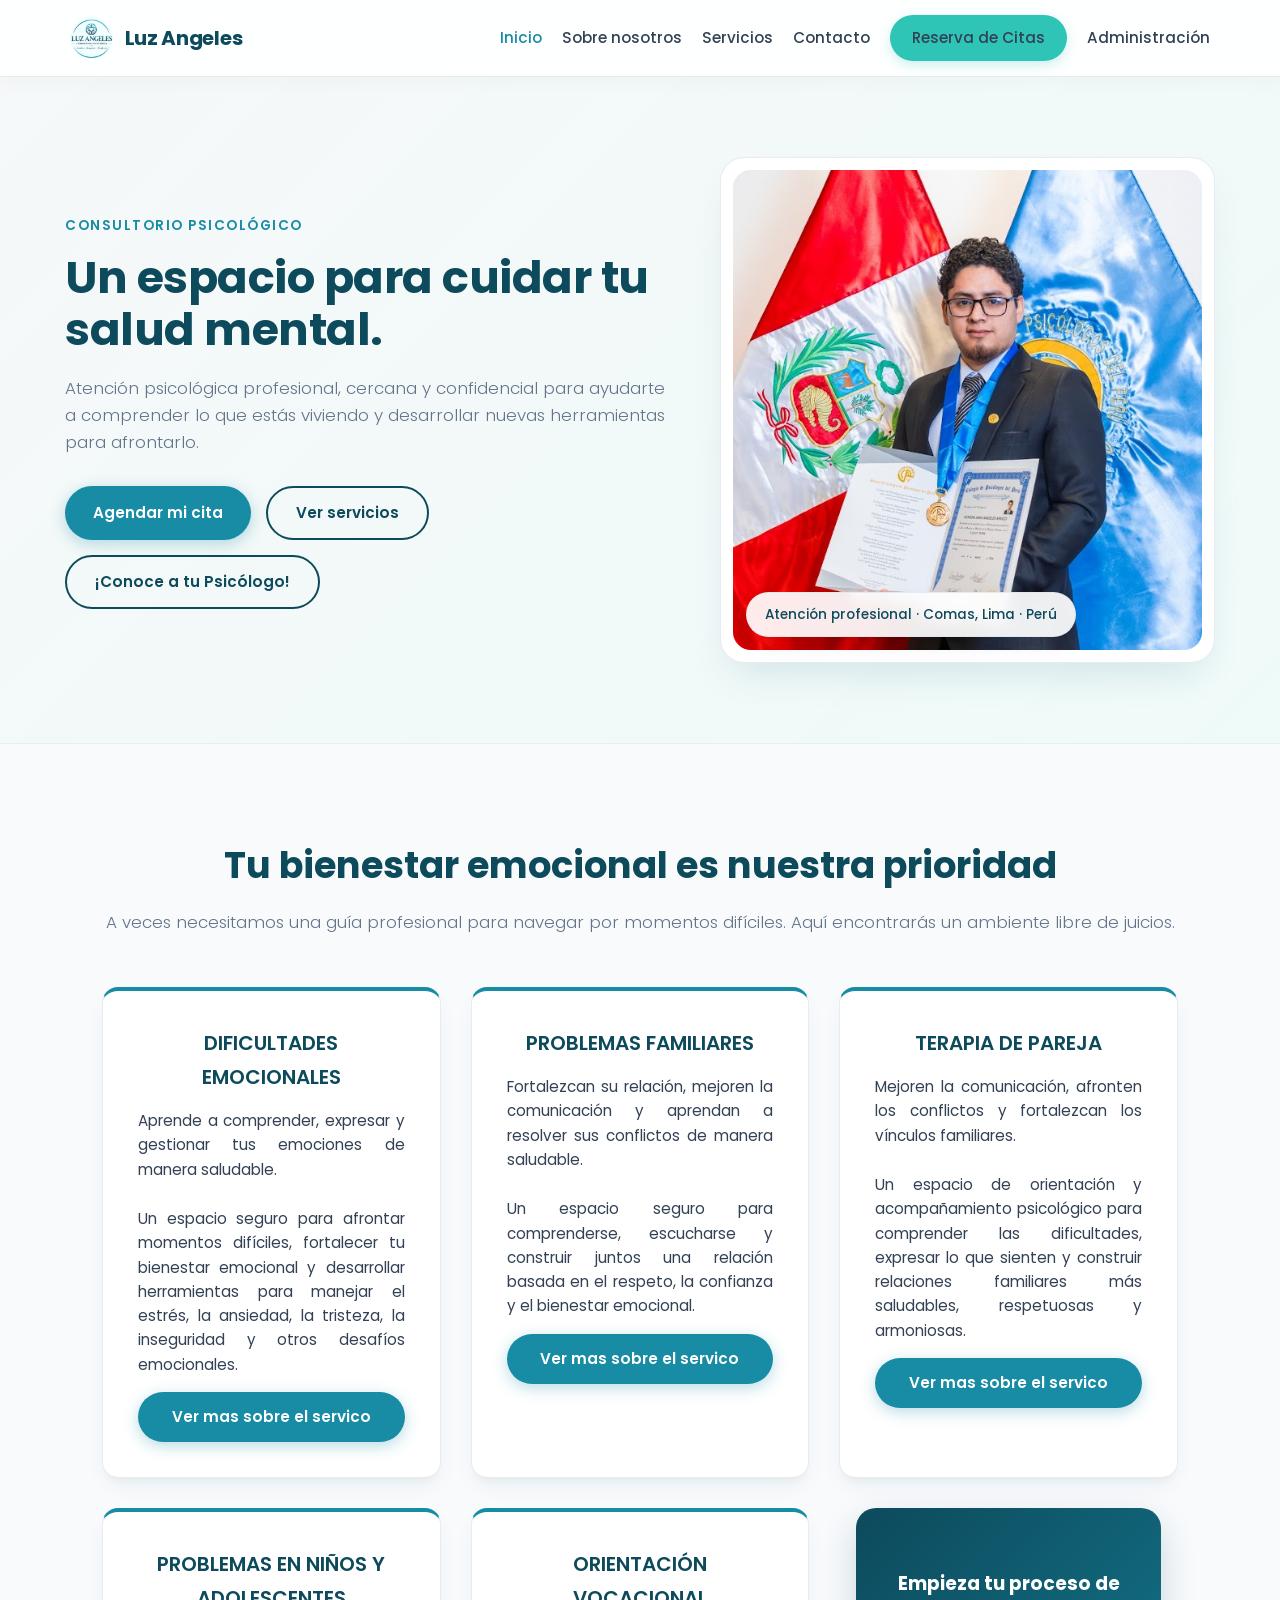
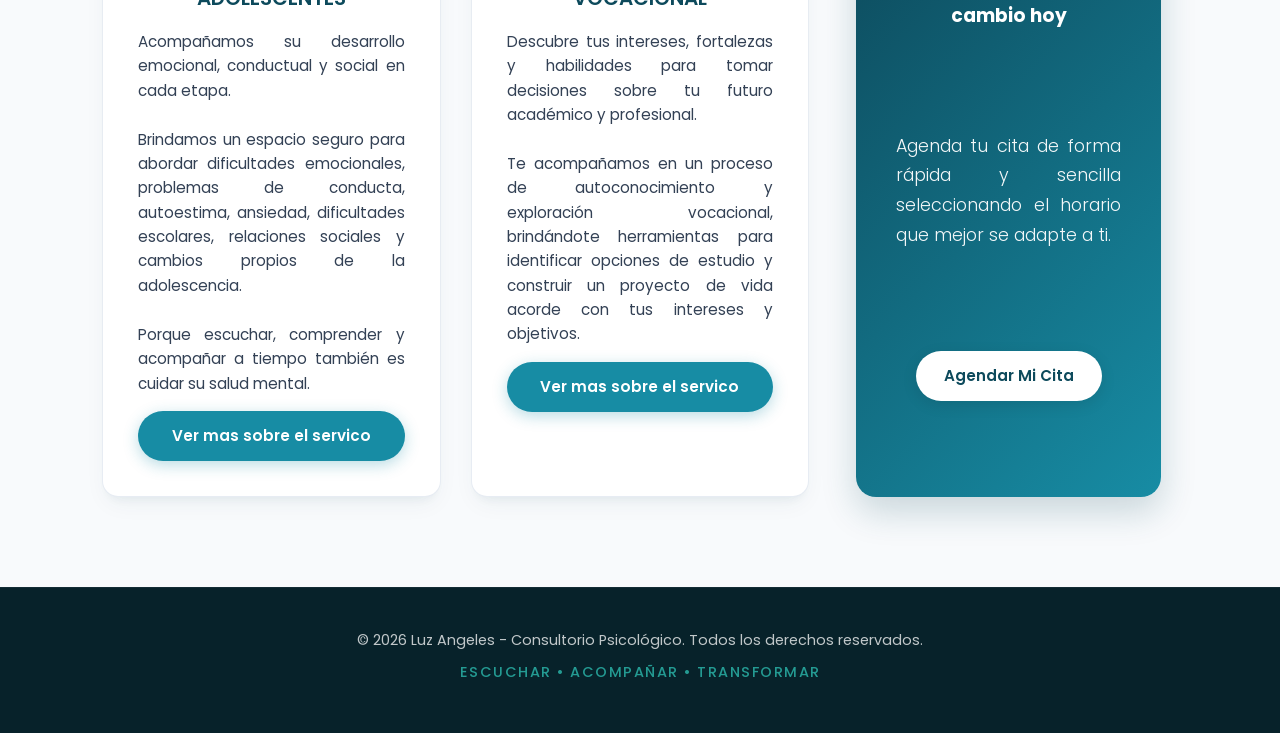
==== index.html @ a9df7240 "Add files via upload" ====
<!DOCTYPE html>
<html lang="es">
<head>
    <meta charset="UTF-8">
    <meta name="viewport" content="width=device-width, initial-scale=1.0">
    <title>Luz Angeles | Consultorio Psicológico</title>
    <!-- Enlaces directos a los archivos CSS en la raíz -->
    <link rel="stylesheet" href="estilos.css">
    <link rel="stylesheet" href="reserva.css">
    <!-- Fuente de Google Fonts para un diseño moderno -->
    <link href="https://fonts.googleapis.com/css2?family=Poppins:wght@300;400;500;600;700&display=swap" rel="stylesheet">
    <link rel="stylesheet" href="https://cdnjs.cloudflare.com/ajax/libs/font-awesome/6.4.0/css/all.min.css">
</head>
<body>

    <!-- BARRA DE NAVEGACIÓN -->
    <header class="header">
        <div class="nav-container">
            <a href="index.html" class="logo-container">
                <img src="perfil.jpg.png" alt="Logo Luz Angeles" class="logo-img">
                <span class="logo-text">Luz Angeles</span>
            </a>
            <nav class="nav-menu" id="navMenu">
                <a href="index.html" class="active">Inicio</a>
                <a href="sobre-nosotros.html">Sobre nosotros</a>
                <a href="servicios.html">Servicios</a>
                <a href="contacto.html">Contacto</a>
                <a href="reservar.html" class="btn-reserva-nav">Reserva de Citas</a>
                <a href="login.html">Administración</a>
            </nav>
            <div class="menu-toggle" id="menuToggle">
                <span></span>
                <span></span>
                <span></span>
            </div>
        </div>
    </header>

    <!-- SECCIÓN HERO (PRINCIPAL) -->
    <section class="hero">
        <div class="hero-container">
            <div class="hero-content">
                <span class="hero-subtitle">Consultorio Psicológico</span>
                <h1>Un espacio para cuidar tu salud mental.</h1>
                <p class="hero-description">Atención psicológica profesional, cercana y confidencial para ayudarte a comprender lo que estás viviendo y desarrollar nuevas herramientas para afrontarlo.</p>
                <div class="hero-buttons">
                    <a href="reservar.html" class="btn-primary">Agendar mi cita</a>
                    <a href="servicios.html" class="btn-secondary">Ver servicios</a>
                    <a href="sobre-psicologo.html" class="btn-secondary">¡Conoce a tu Psicólogo!</a>
                </div>
            </div>
            <div class="hero-image-wrapper">
                <div class="hero-card-img">
                    <img src="foto-profesional.png" alt="Atención profesional Luz Angeles">
                    <div class="hero-badge-floating">
                        Atención profesional &middot; Comas, Lima &middot; Perú
                    </div>
                </div>
            </div>
        </div>
    </section>

    <!-- SECCIÓN DE PRESENTACIÓN / FILOSOFÍA -->
    <section class="about-preview">
        <div class="container">
            <h2>Tu bienestar emocional es nuestra prioridad</h2>
            <p class="subtitle">A veces necesitamos una guía profesional para navegar por momentos difíciles. Aquí encontrarás un ambiente libre de juicios.</p>
            
            <div class="cards-grid">
                
                <!-- Tarjeta 1 -->
                <div class="card" style="text-align: left;">
                    <h3 style="text-align: center; color: var(--primary-color);">DIFICULTADES EMOCIONALES</h3>
                    <p style="text-align: justify; margin-bottom: 25px; color: var(--text-color);">Aprende a comprender, expresar y gestionar tus emociones de manera saludable.</p>
                    <p style="text-align: justify; margin: 15px 0; color: var(--text-color);">Un espacio seguro para afrontar momentos difíciles, fortalecer tu bienestar emocional y desarrollar herramientas para manejar el estrés, la ansiedad, la tristeza, la inseguridad y otros desafíos emocionales.</p>
                    <a href="servicios.html" class="btn-primary" style="display: block; text-align: center;">Ver mas sobre el servico</a>
                </div>

                <!-- Tarjeta 2 -->
                <div class="card" style="text-align: left;">
                    <h3 style="text-align: center; color: var(--primary-color);">PROBLEMAS FAMILIARES</h3>
                    <p style="text-align: justify; margin-bottom: 25px; color: var(--text-color);">Fortalezcan su relación, mejoren la comunicación y aprendan a resolver sus conflictos de manera saludable.</p>
                    <p style="text-align: justify; margin: 15px 0; color: var(--text-color);">Un espacio seguro para comprenderse, escucharse y construir juntos una relación basada en el respeto, la confianza y el bienestar emocional.</p>
                    <a href="servicios.html" class="btn-primary" style="display: block; text-align: center;">Ver mas sobre el servico</a>
                </div>

                <!-- Tarjeta 3 -->
                <div class="card" style="text-align: left;">
                    <h3 style="text-align: center; color: var(--primary-color);">TERAPIA DE PAREJA</h3>
                    <p style="text-align: justify; margin-bottom: 25px; color: var(--text-color);">Mejoren la comunicación, afronten los conflictos y fortalezcan los vínculos familiares.</p>
                    <p style="text-align: justify; margin: 15px 0; color: var(--text-color);">Un espacio de orientación y acompañamiento psicológico para comprender las dificultades, expresar lo que sienten y construir relaciones familiares más saludables, respetuosas y armoniosas.</p>
                    <a href="servicios.html" class="btn-primary" style="display: block; text-align: center;">Ver mas sobre el servico</a>
                </div>

                <!-- Tarjeta 4 -->
                <div class="card" style="text-align: left;">
                    <h3 style="text-align: center; color: var(--primary-color);">PROBLEMAS EN NIÑOS Y ADOLESCENTES</h3>
                    <p style="text-align: justify; margin-bottom: 25px; color: var(--text-color);">Acompañamos su desarrollo emocional, conductual y social en cada etapa.</p>
                    <p style="text-align: justify; margin-bottom: 25px; color: var(--text-color);">Brindamos un espacio seguro para abordar dificultades emocionales, problemas de conducta, autoestima, ansiedad, dificultades escolares, relaciones sociales y cambios propios de la adolescencia.</p>
                    <p style="text-align: justify; margin: 15px 0; color: var(--text-color);">Porque escuchar, comprender y acompañar a tiempo también es cuidar su salud mental.</p>
                    <a href="servicios.html" class="btn-primary" style="display: block; text-align: center;">Ver mas sobre el servico</a>
                </div>

                <!-- Tarjeta 5 -->
                <div class="card" style="text-align: left;">
                    <h3 style="text-align: center; color: var(--primary-color);">ORIENTACIÓN VOCACIONAL</h3>
                    <p style="text-align: justify; margin-bottom: 25px; color: var(--text-color);">Descubre tus intereses, fortalezas y habilidades para tomar decisiones sobre tu futuro académico y profesional.</p>
                    <p style="text-align: justify; margin: 15px 0; color: var(--text-color);">Te acompañamos en un proceso de autoconocimiento y exploración vocacional, brindándote herramientas para identificar opciones de estudio y construir un proyecto de vida acorde con tus intereses y objetivos.</p>
                    <a href="servicios.html" class="btn-primary" style="display: block; text-align: center;">Ver mas sobre el servico</a>
                </div>

                <!-- Bloque CTA final -->
                <div class="container cta-box">
                    <h3 style="text-align: center;">Empieza tu proceso de cambio hoy</h3>
                    <p style="text-align: justify; margin: 100px 0;">Agenda tu cita de forma rápida y sencilla seleccionando el horario que mejor se adapte a ti.</p>
                    <a href="reservar.html" class="btn-primary">Agendar Mi Cita</a>
                </div>

            </div>
        </div>
    </section>

    <!-- PIE DE PÁGINA -->
    <footer class="footer">
        <div class="container footer-content">
            <p>&copy; 2026 Luz Angeles - Consultorio Psicológico. Todos los derechos reservados.</p>
            <p class="footer-slogan">Escuchar • Acompañar • Transformar</p>
        </div>
    </footer>

    <!-- Archivos JavaScript en la raíz -->
    <script src="main.js"></script>
    <script src="reserva.js"></script>
    <script src="chatbot.js"></script>
</body>
</html>
---- estilos.css ----
/* ==========================================
   VARIABLES Y CONFIGURACIÓN GENERAL
========================================== */
:root {
    --primary-color: #0d4a5c;      /* Azul oscuro principal */
    --secondary-color: #178ca4;    /* Turquesa medio */
    --accent-color: #2ec4b6;       /* Turquesa brillante / acento */
    --light-bg: #f8fafc;           /* Fondo muy suave, limpio y moderno */
    --card-bg: #ffffff;            /* Fondo de tarjetas puro */
    --text-color: #334155;         /* Texto general optimizado para lectura */
    --white: #ffffff;
    --transition: all 0.3s cubic-bezier(0.4, 0, 0.2, 1);
    --shadow-soft: 0 10px 25px -5px rgba(13, 74, 92, 0.06), 0 8px 10px -6px rgba(13, 74, 92, 0.06);
}

* {
    margin: 0;
    padding: 0;
    box-sizing: border-box;
}

body {
    font-family: 'Poppins', sans-serif;
    color: var(--text-color);
    background-color: var(--light-bg);
    line-height: 1.7;
    overflow-x: hidden;
}

.container {
    width: 90%;
    max-width: 1150px;
    margin: 0 auto;
    padding: 0 20px;
}

/* ==========================================
   BOTONES
========================================== */
.btn-primary, .btn-secondary, .btn-reserva-nav {
    display: inline-flex;
    align-items: center;
    justify-content: center;
    gap: 8px;
    padding: 12px 28px;
    border-radius: 50px; /* Botones tipo píldora, súper modernos */
    font-weight: 600;
    text-decoration: none;
    transition: var(--transition);
    cursor: pointer;
    text-align: center;
    font-size: 0.95rem;
}

.btn-primary {
    background-color: var(--secondary-color);
    color: var(--white);
    box-shadow: 0 4px 15px rgba(23, 140, 164, 0.3);
}

.btn-primary:hover {
    background-color: var(--primary-color);
    transform: translateY(-3px);
    box-shadow: 0 6px 20px rgba(13, 74, 92, 0.25);
}

.btn-secondary {
    background-color: transparent;
    color: var(--primary-color);
    border: 2px solid var(--primary-color);
}

.btn-secondary:hover {
    background-color: var(--primary-color);
    color: var(--white);
    transform: translateY(-3px);
}

/* ==========================================
   NAVEGACIÓN (HEADER)
========================================== */
.header {
    background: rgba(255, 255, 255, 0.85);
    backdrop-filter: blur(12px); /* Efecto vidrio esmerilado moderno */
    box-shadow: 0 4px 20px rgba(0,0,0,0.03);
    position: sticky;
    top: 0;
    z-index: 1000;
    border-bottom: 1px solid rgba(226, 232, 240, 0.8);
}

.nav-container {
    display: flex;
    justify-content: space-between;
    align-items: center;
    max-width: 1200px;
    margin: 0 auto;
    padding: 15px 30px; /* Un poco más de espacio a los lados */
}

.logo-container {
    display: flex;
    align-items: center;
    text-decoration: none;
}

.logo-img {
    height: 42px;
    width: auto;
    margin-right: 12px;
    border-radius: 50%;
}

.logo-text {
    font-size: 1.25rem;
    font-weight: 700;
    color: var(--primary-color);
    letter-spacing: -0.3px;
}

.nav-menu {
    display: flex;
    align-items: center;
    gap: 20px; /* Espaciado equilibrado entre enlaces */
}

.nav-menu a {
    text-decoration: none;
    color: var(--text-color);
    font-weight: 500;
    font-size: 0.95rem;
    transition: var(--transition);
}

.nav-menu a:hover, .nav-menu a.active {
    color: var(--secondary-color);
}

.btn-reserva-nav {
    background-color: var(--accent-color);
    color: var(--white);
    padding: 10px 22px;
    font-size: 0.9rem;
    box-shadow: 0 4px 12px rgba(46, 196, 182, 0.25);
}

.btn-reserva-nav:hover {
    background-color: var(--secondary-color);
    color: var(--white);
    transform: translateY(-2px);
}

.menu-toggle {
    display: none;
    flex-direction: column;
    cursor: pointer;
    gap: 5px;
}

.menu-toggle span {
    width: 25px;
    height: 3px;
    background-color: var(--primary-color);
    border-radius: 3px;
    transition: var(--transition);
}

/* ==========================================
   SECCIÓN HERO (PRINCIPAL) - NUEVO FORMATO 2 COLUMNAS
========================================== */
.hero {
    background: linear-gradient(135deg, rgba(13, 74, 92, 0.04) 0%, rgba(46, 196, 182, 0.08) 100%), var(--white);
    padding: 80px 20px;
    border-bottom: 1px solid rgba(226, 232, 240, 0.6);
}

.hero-container {
    max-width: 1150px;
    margin: 0 auto;
    display: grid;
    grid-template-columns: 1.1fr 0.9fr;
    gap: 50px;
    align-items: center;
}

.hero-content {
    text-align: left;
}

.hero-subtitle {
    display: inline-block;
    font-size: 0.85rem;
    color: var(--secondary-color);
    font-weight: 600;
    margin-bottom: 15px;
    letter-spacing: 1.5px;
    text-transform: uppercase;
}

.hero h1 {
    font-size: 2.8rem;
    color: var(--primary-color);
    margin-bottom: 20px;
    font-weight: 700;
    letter-spacing: -0.5px;
    line-height: 1.15;
}

.hero-description {
    font-size: 1.05rem;
    color: #64748b;
    margin-bottom: 30px;
    font-weight: 300;
    line-height: 1.6;
}

.hero-buttons {
    display: flex;
    gap: 15px;
    flex-wrap: wrap;
}

/* Tarjeta de imagen a la derecha con efecto flotante */
.hero-image-wrapper {
    position: relative;
    width: 100%;
}

.hero-card-img {
    background: var(--white);
    padding: 12px;
    border-radius: 24px;
    box-shadow: 0 20px 40px -15px rgba(13, 74, 92, 0.15);
    border: 1px solid rgba(226, 232, 240, 0.8);
    position: relative;
}

.hero-card-img img {
    width: 100%;
    height: auto;
    border-radius: 18px;
    display: block;
    object-fit: cover;
    max-height: 480px;
}

.hero-badge-floating {
    position: absolute;
    bottom: 25px;
    left: 25px;
    background: rgba(255, 255, 255, 0.92);
    backdrop-filter: blur(8px);
    padding: 10px 18px;
    border-radius: 50px;
    font-size: 0.85rem;
    color: var(--primary-color);
    font-weight: 500;
    box-shadow: 0 8px 20px rgba(0,0,0,0.08);
    border: 1px solid rgba(226, 232, 240, 0.9);
}

/* Ajuste responsive para la sección Hero en celulares */
@media (max-width: 900px) {
    .hero-container {
        grid-template-columns: 1fr;
        text-align: center;
        gap: 40px;
    }
    .hero-content {
        text-align: center;
    }
    .hero-buttons {
        justify-content: center;
    }
    .hero h1 {
        font-size: 2.2rem;
    }
}
/* ==========================================
   SECCIÓN DE PRESENTACIÓN / TARJETAS
========================================== */
.about-preview {
    padding: 90px 20px;
    background-color: var(--light-bg);
    text-align: center;
}

.about-preview h2 {
    font-size: 2.3rem;
    color: var(--primary-color);
    margin-bottom: 12px;
    font-weight: 700;
}

.subtitle {
    color: #64748b;
    margin-bottom: 50px;
    font-size: 1.05rem;
    font-weight: 300;
}

.cards-grid {
    display: grid;
    grid-template-columns: repeat(auto-fit, minmax(320px, 1fr));
    gap: 30px;
    max-width: 1150px;
    margin: 0 auto;
}

.card {
    background-color: var(--card-bg);
    padding: 35px;
    border-radius: 16px;
    box-shadow: var(--shadow-soft);
    transition: var(--transition);
    border: 1px solid rgba(226, 232, 240, 0.8);
    border-top: 4px solid var(--secondary-color);
    text-align: left;
}

.card:hover {
    transform: translateY(-4px);
    box-shadow: 0 15px 35px rgba(0, 0, 0, 0.1);
    border-color: transparent;
}

.card h3 {
    color: var(--primary-color);
    font-size: 1.25rem;
    margin-bottom: 15px;
    font-weight: 600;
}

.card p {
    color: #64748b;
    font-size: 0.95rem;
    line-height: 1.6;
}

/* ==========================================
   SECCIÓN CTA (LLAMADA A LA ACCIÓN)
========================================== */
.cta-section {
    padding: 70px 20px;
    background-color: var(--light-bg);
    text-align: center;
}

.cta-box {
    background: linear-gradient(135deg, var(--primary-color), var(--secondary-color));
    color: var(--white);
    padding: 60px 40px;
    border-radius: 20px;
    box-shadow: 0 15px 35px rgba(13, 74, 92, 0.2);
    max-width: 1150px;
    margin: 0 auto;
}

.cta-box h2 {
    font-size: 2.2rem;
    margin-bottom: 15px;
    font-weight: 700;
}

.cta-box p {
    margin-bottom: 30px;
    font-size: 1.1rem;
    opacity: 0.95;
    font-weight: 300;
}

.cta-box .btn-primary {
    background-color: var(--white);
    color: var(--primary-color);
    box-shadow: 0 4px 15px rgba(0,0,0,0.1);
}

.cta-box .btn-primary:hover {
    background-color: #f1f5f9;
    color: var(--secondary-color);
    transform: translateY(-3px);
}

/* ==========================================
   PIE DE PÁGINA (FOOTER)
========================================== */
.footer {
    background-color: #07222a;
    color: var(--white);
    text-align: center;
    padding: 40px 20px;
    border-top: 1px solid rgba(255, 255, 255, 0.05);
}

.footer-content p {
    font-size: 0.9rem;
    opacity: 0.75;
    margin-bottom: 8px;
}

.footer-slogan {
    font-size: 0.85rem;
    color: var(--accent-color);
    letter-spacing: 1.5px;
    text-transform: uppercase;
    font-weight: 500;
}

/* ==========================================
   NAVEGACIÓN (ENLACES GENERALES)
========================================== */
.nav-menu a {
    text-decoration: none;
    color: var(--text-color);
    font-weight: 500;
    font-size: 0.95rem;
    transition: var(--transition);
    white-space: nowrap; /* Evita que las palabras se corten */
}

.nav-menu a:hover, .nav-menu a.active {
    color: var(--secondary-color);
}

/* ==========================================
   DISEÑO RESPONSIVE (MÓVILES)
========================================== */
@media (max-width: 768px) {
    .nav-menu {
        display: none;
        flex-direction: column;
        position: absolute;
        top: 100%;
        left: 0;
        width: 100%;
        background-color: rgba(255, 255, 255, 0.98);
        backdrop-filter: blur(10px);
        padding: 25px;
        box-shadow: 0 10px 25px rgba(0,0,0,0.1);
        text-align: center;
        gap: 15px;
    }

    .nav-menu.active {
        display: flex;
    }

    .menu-toggle {
        display: flex;
    }

    .hero {
        padding: 60px 20px;
    }

    .hero h1 {
        font-size: 2.1rem;
    }

    .cta-box {
        padding: 40px 20px;
    }

    .cta-box h2 {
        font-size: 1.7rem;
    }
}
/* ==========================================
   ESTILOS PARA LA SECCIÓN DOBLE (PSICÓLOGO Y CONSULTORIO)
========================================== */
.about-dual-section {
    padding: 80px 20px;
    background-color: var(--light-bg);
}

.about-dual-grid {
    display: grid;
    grid-template-columns: repeat(auto-fit, minmax(320px, 1fr));
    gap: 40px;
    max-width: 1100px;
    margin: 0 auto;
}

.dual-card {
    background: var(--white);
    padding: 40px 30px;
    border-radius: 12px;
    box-shadow: 0 10px 30px rgba(0, 0, 0, 0.05);
    border-top: 5px solid var(--primary-color);
    text-align: left;
    transition: transform 0.3s ease, box-shadow 0.3s ease;
}

.dual-card:hover {
    transform: translateY(-5px);
    box-shadow: 0 15px 35px rgba(0, 0, 0, 0.08);
}

.dual-card-icon {
    font-size: 2.2rem;
    color: var(--primary-color);
    margin-bottom: 20px;
}

.dual-title {
    font-size: 1.3rem;
    font-weight: 700;
    color: var(--primary-color);
    margin-bottom: 20px;
    letter-spacing: 0.5px;
}

.dual-content p {
    font-size: 0.95rem;
    line-height: 1.7;
    color: var(--text-color);
    margin-bottom: 15px;
    text-align: justify;
}

.dual-content p:last-child {
    margin-bottom: 0;
}
/* ==========================================
   ESTILOS PARA LA SECCIÓN DE PERFIL (SOBRE-PSICOLOGO)
========================================== */
.profile-card-grid {
    display: grid;
    grid-template-columns: repeat(auto-fit, minmax(280px, 1fr));
    gap: 40px;
    align-items: center;
    margin-bottom: 40px;
}

.profile-photo-container {
    position: relative;
    width: 100%;
    max-width: 380px;
    margin: 0 auto;
    background: var(--white);
    padding: 15px;
    border-radius: 24px;
    box-shadow: 0 12px 35px rgba(0, 0, 0, 0.08);
    border: 1px solid rgba(0, 0, 0, 0.04);
}

.profile-img-styled {
    width: 100%;
    height: 420px;
    object-fit: cover;
    border-radius: 18px;
    display: block;
}

/* Etiqueta flotante inferior */
.photo-badge {
    position: absolute;
    bottom: 28px;
    left: 50%;
    transform: translateX(-50%);
    background: rgba(255, 255, 255, 0.95);
    backdrop-filter: blur(8px);
    padding: 10px 20px;
    border-radius: 50px;
    font-size: 0.85rem;
    font-weight: 600;
    color: var(--primary-color);
    box-shadow: 0 6px 20px rgba(0, 0, 0, 0.12);
    white-space: nowrap;
    display: flex;
    align-items: center;
    gap: 8px;
    border: 1px solid rgba(0, 0, 0, 0.03);
}

.photo-badge i {
    color: var(--secondary-color);
}

.profile-name {
    color: var(--primary-color);
    font-size: 1.6rem;
    margin-bottom: 10px;
    font-weight: 700;
}

.profile-role {
    margin-bottom: 15px;
    font-size: 1.05rem;
    font-weight: 500;
    color: var(--secondary-color);
}

.profile-text {
    line-height: 1.7;
    color: var(--text-color);
    margin-bottom: 15px;
    text-align: justify;
}
---- reserva.css ----
/* ==========================================
   ESTILOS PARA LA PÁGINA DE RESERVAS
========================================== */

.reserva-section {
    padding: 50px 20px;
    background-color: var(--light-bg);
    min-height: 80vh;
}

.reserva-header {
    text-align: center;
    max-width: 700px;
    margin: 0 auto 40px auto;
}

.reserva-header h1 {
    color: var(--primary-color);
    font-size: 2.2rem;
    margin-bottom: 10px;
}

.reserva-header p {
    color: #555;
    font-size: 1rem;
}

.reserva-wrapper {
    max-width: 800px;
    margin: 0 auto;
    background-color: var(--white);
    padding: 40px;
    border-radius: 15px;
    box-shadow: 0 10px 30px rgba(0, 0, 0, 0.05);
    border-top: 5px solid var(--secondary-color);
}

.form-group {
    margin-bottom: 25px;
}

.form-group label {
    display: block;
    font-weight: 600;
    color: var(--primary-color);
    margin-bottom: 10px;
    font-size: 0.95rem;
}

/* Grilla para tipos de terapia */
.tipo-terapia-grid {
    display: grid;
    grid-template-columns: repeat(auto-fit, minmax(200px, 1fr));
    gap: 15px;
}

.radio-card {
    display: flex;
    align-items: center;
    gap: 10px;
    padding: 12px 15px;
    background-color: var(--light-bg);
    border: 2px solid transparent;
    border-radius: 8px;
    cursor: pointer;
    transition: var(--transition);
    font-weight: 500;
    font-size: 0.9rem;
    color: var(--text-color);
}

.radio-card:hover {
    border-color: var(--secondary-color);
}

.radio-card input[type="radio"] {
    accent-color: var(--secondary-color);
}

/* Grillas de campos de entrada */
.form-grid-2 {
    display: grid;
    grid-template-columns: 1fr 1fr;
    gap: 20px;
}

.form-grid-3 {
    display: grid;
    grid-template-columns: 1fr;
    gap: 15px;
}

/* ==========================================
   ESTILO MODERNO PARA CAMPOS DE FORMULARIO
========================================== */
.form-control {
    width: 100% !important;
    padding: 14px 18px !important;
    border: 2px solid #cbd5e1 !important;      /* Borde gris claro más visible y elegante */
    border-radius: 12px !important;           /* Esquinas más redondeadas */
    font-family: 'Poppins', sans-serif !important;
    font-size: 0.95rem !important;
    color: var(--text-color) !important;
    background-color: #f8fafc !important;      /* Fondo suave tipo tarjeta moderna */
    transition: all 0.3s ease !important;
}

.form-control:focus {
    outline: none !important;
    border-color: var(--secondary-color) !important;
    background-color: #ffffff !important;      /* Se vuelve blanco puro al escribir */
    box-shadow: 0 0 0 4px rgba(23, 140, 164, 0.15) !important; /* Brillo turquesa */
}

.form-control::placeholder {
    color: #94a3b8 !important;                 /* Texto de guía más claro */
    opacity: 1 !important;
}

.btn-block {
    width: 100%;
    padding: 14px;
    font-size: 1rem;
    border: none;
    margin-top: 10px;
}

/* Efecto hover/active para el botón de reserva en el menú de navegación */
.nav-menu .btn-reserva-nav:hover,
.nav-menu .btn-reserva-nav.active {
    background-color: var(--primary-color) !important;
    color: var(--white) !important;
    transform: translateY(-2px);
    box-shadow: 0 6px 15px rgba(13, 74, 92, 0.3);
}

/* Responsive para celulares */
@media (max-width: 768px) {
    .form-grid-2 {
        grid-template-columns: 1fr;
    }
    
    .reserva-wrapper {
        padding: 20px;
    }
}
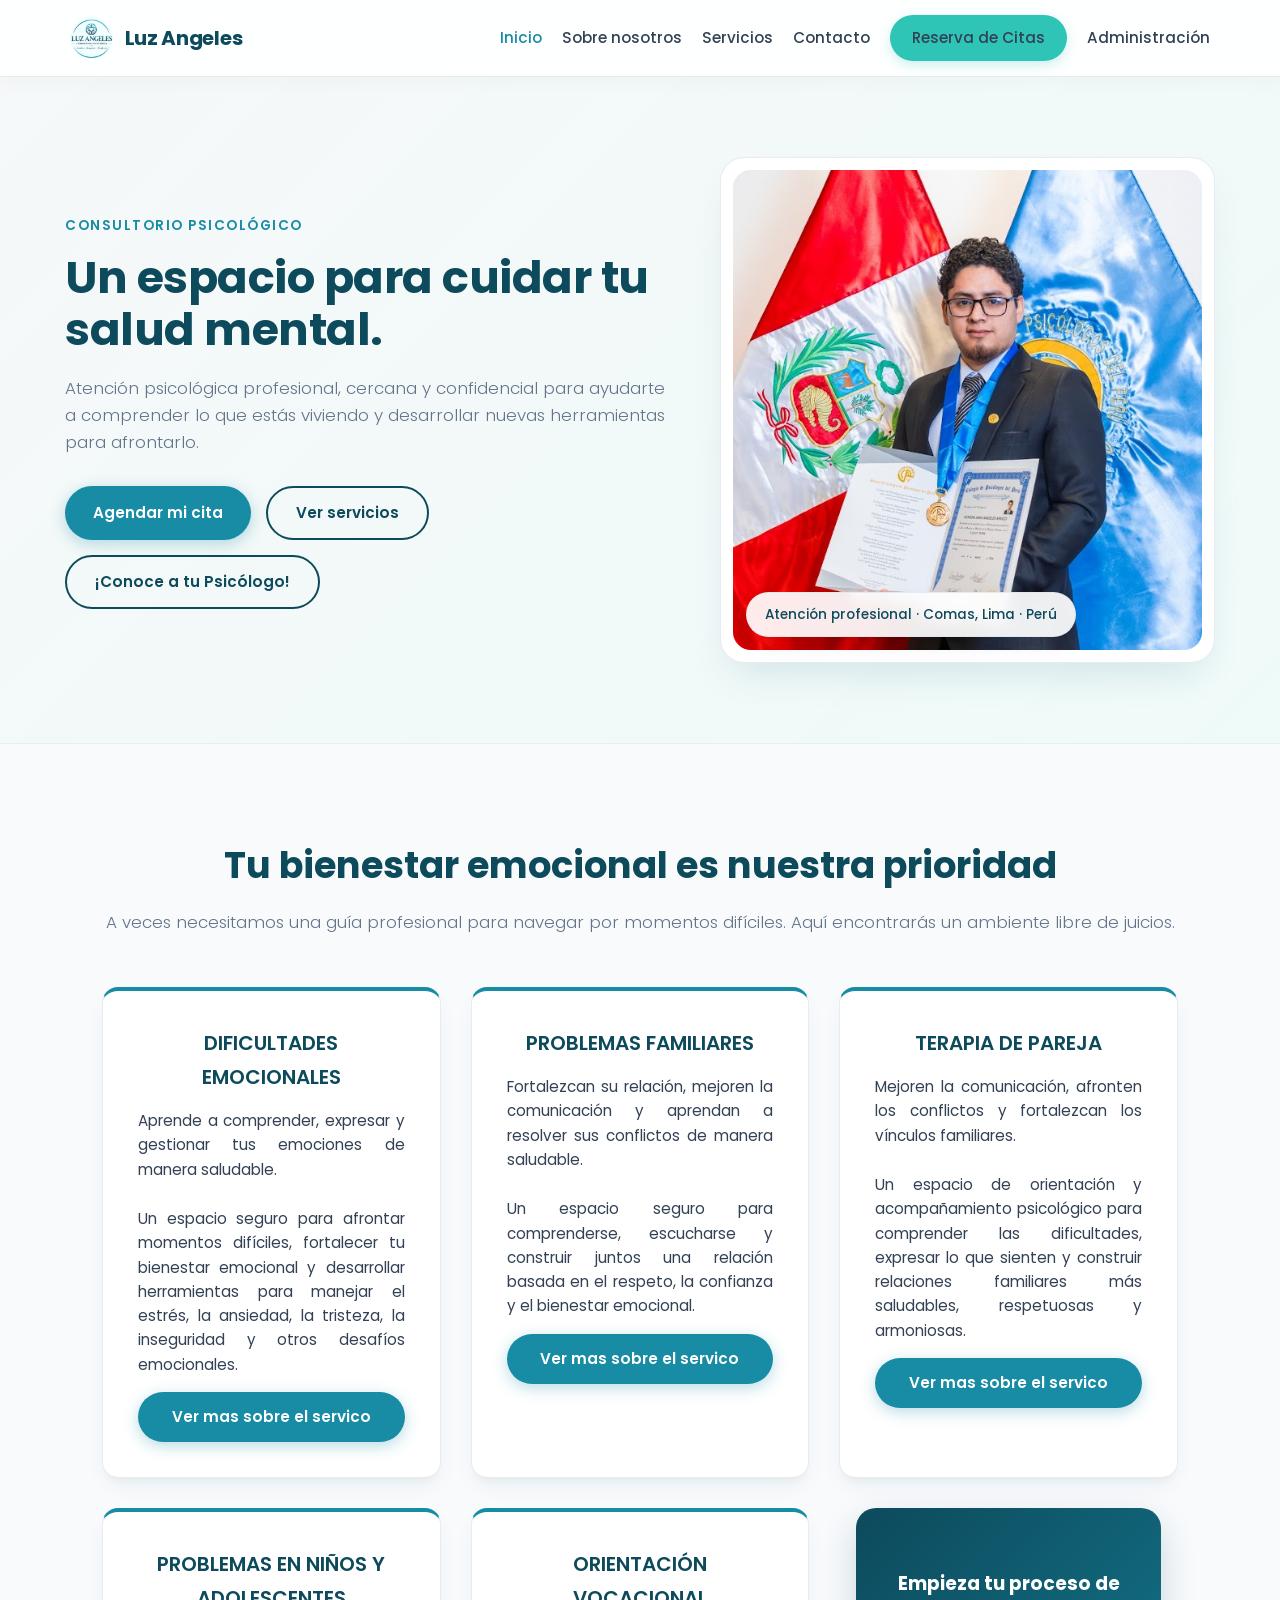
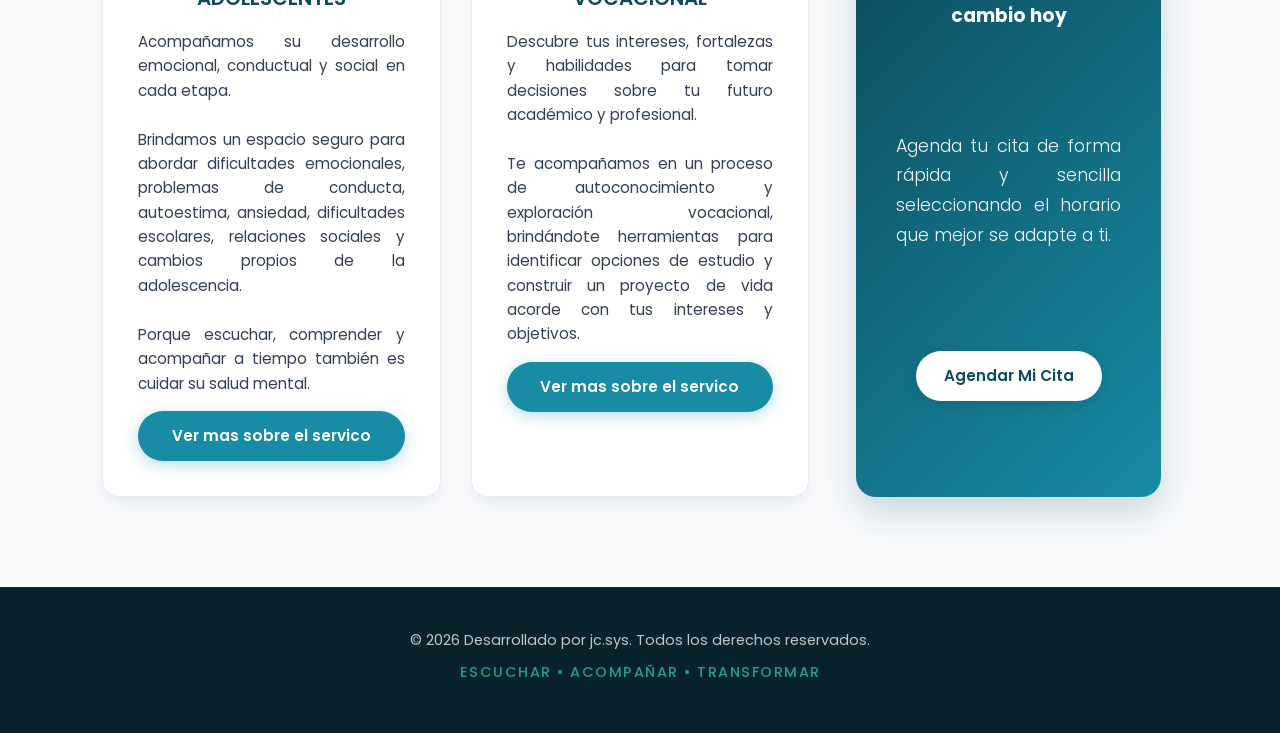
==== commit cfc12d5c: "Update index.html" ====
--- a/index.html
+++ b/index.html
@@ -123,7 +123,7 @@
     <!-- PIE DE PÁGINA -->
     <footer class="footer">
         <div class="container footer-content">
-            <p>&copy; 2026 Luz Angeles - Consultorio Psicológico. Todos los derechos reservados.</p>
+            <p>&copy; 2026 Desarrollado por jc.sys. Todos los derechos reservados.</p>
             <p class="footer-slogan">Escuchar • Acompañar • Transformar</p>
         </div>
     </footer>
@@ -133,4 +133,4 @@
     <script src="reserva.js"></script>
     <script src="chatbot.js"></script>
 </body>
-</html>+</html>
